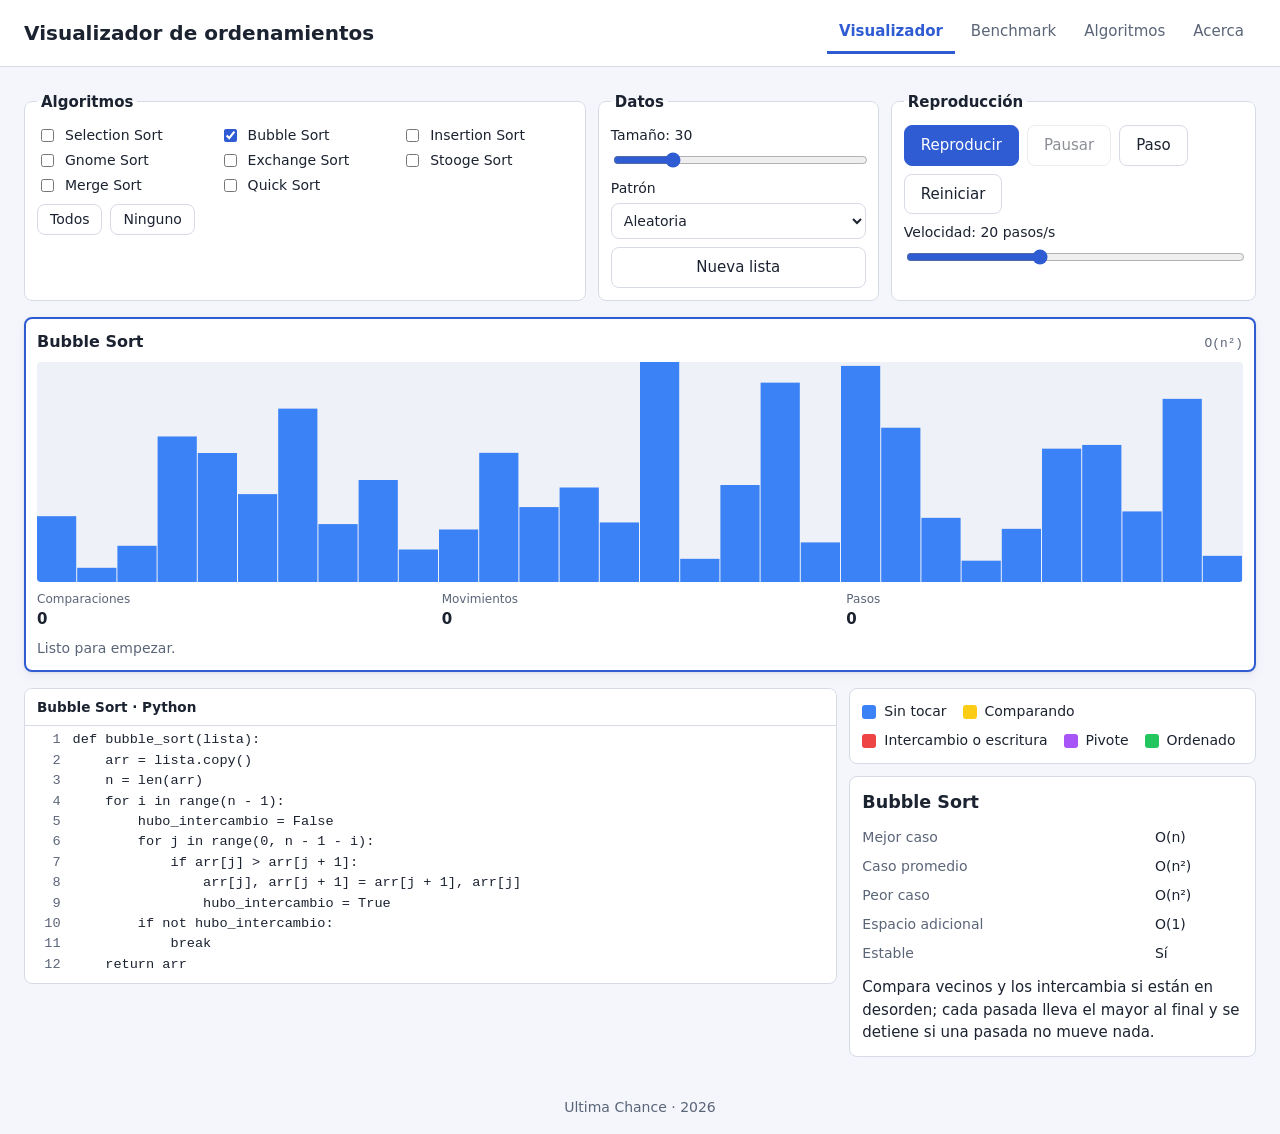
==== index.html @ ea896501 "B08 D-12/D-13: visualizador funcional con paneles, escena, controles, ficha y leyenda Co-Authored-By" ====
<!DOCTYPE html>
<html lang="es">
<head>
  <meta charset="UTF-8">
  <meta name="viewport" content="width=device-width, initial-scale=1">
  <title>Visualizador de ordenamientos</title>
  <meta name="description" content="Visualiza, ejecuta y compara ocho algoritmos de ordenamiento paso a paso.">
  <link rel="stylesheet" href="css/base.css">
  <link rel="stylesheet" href="css/layout.css">
  <link rel="stylesheet" href="css/componentes.css">
  <script type="module" src="js/main.js"></script>
</head>
<body>

  <!-- ═══ Encabezado (boceto 8.1, punto 1) ═══ -->
  <header class="encabezado">
    <h1 class="encabezado__titulo">Visualizador de ordenamientos</h1>
    <nav id="nav-pestanas" class="pestanas" role="tablist" aria-label="Secciones">
      <button type="button" class="pestana" role="tab" data-vista="visualizador">Visualizador</button>
      <button type="button" class="pestana" role="tab" data-vista="benchmark">Benchmark</button>
      <button type="button" class="pestana" role="tab" data-vista="algoritmos">Algoritmos</button>
      <button type="button" class="pestana" role="tab" data-vista="acerca">Acerca</button>
    </nav>
  </header>

  <main class="contenido">

    <!-- ═══ Visualizador (boceto 8.1 y 8.2) ═══ -->
    <section id="vista-visualizador" class="vista" aria-label="Visualizador">

      <div class="herramientas">
        <!-- Punto 2: selección de algoritmos -->
        <fieldset class="grupo grupo--algoritmos">
          <legend>Algoritmos</legend>
          <div id="zona-seleccion" class="seleccion">
            <p class="marcador">Cargando…</p>
          </div>
          <div class="grupo__acciones">
            <button type="button" id="btn-todos" class="boton boton--chico">Todos</button>
            <button type="button" id="btn-ninguno" class="boton boton--chico">Ninguno</button>
          </div>
        </fieldset>

        <!-- Punto 3: datos -->
        <fieldset class="grupo">
          <legend>Datos</legend>
          <label class="campo">
            <span>Tamaño: <output id="lbl-tamano" for="inp-tamano">30</output></span>
            <input type="range" id="inp-tamano" min="5" max="120" value="30">
          </label>
          <label class="campo">
            <span>Patrón</span>
            <select id="sel-patron">
              <option value="aleatoria">Aleatoria</option>
              <option value="ordenada">Ordenada</option>
              <option value="invertida">Invertida</option>
              <option value="casi-ordenada">Casi ordenada</option>
            </select>
          </label>
          <button type="button" id="btn-nueva-lista" class="boton">Nueva lista</button>
        </fieldset>

        <!-- Punto 4: reproducción y velocidad -->
        <fieldset class="grupo">
          <legend>Reproducción</legend>
          <div class="grupo__acciones">
            <button type="button" id="btn-reproducir" class="boton boton--primario">Reproducir</button>
            <button type="button" id="btn-pausar" class="boton">Pausar</button>
            <button type="button" id="btn-paso" class="boton">Paso</button>
            <button type="button" id="btn-reiniciar" class="boton">Reiniciar</button>
          </div>
          <label class="campo">
            <span>Velocidad: <output id="lbl-velocidad" for="inp-velocidad">20</output> pasos/s</span>
            <input type="range" id="inp-velocidad" min="0" max="100" value="39">
          </label>
        </fieldset>
      </div>

      <p id="lbl-aviso" class="aviso oculto" role="status"></p>

      <!-- Punto 5: cuadrícula de paneles, uno por algoritmo -->
      <div id="zona-paneles" class="paneles">
        <p class="marcador">Cargando…</p>
      </div>

      <!-- Resumen de la comparación (boceto 8.2, punto 6) -->
      <div id="zona-resumen" class="resumen oculto">
        <h2 class="subtitulo">Resumen</h2>
        <div class="tabla-contenedor">
          <table id="tabla-resumen" class="tabla"></table>
        </div>
      </div>

      <!-- Puntos 6, 7 y 8: código, leyenda y ficha -->
      <div class="inferior">
        <div id="zona-codigo" class="codigo" aria-label="Código en Python">
          <p class="marcador">Cargando…</p>
        </div>
        <aside class="lateral">
          <div id="zona-leyenda" class="leyenda" aria-label="Leyenda de colores">
            
          </div>
          <div id="zona-ficha" class="ficha">
            
          </div>
        </aside>
      </div>
    </section>

    <!-- ═══ Benchmark (boceto 8.3) ═══ -->
    <section id="vista-benchmark" class="vista" aria-label="Benchmark">
      <form id="form-bench" class="formulario" novalidate>
        <label class="campo">
          <span>Tamaño inicial</span>
          <input type="number" id="bench-inicio" min="1" step="1" value="100" inputmode="numeric">
        </label>
        <label class="campo">
          <span>Incremento</span>
          <input type="number" id="bench-incremento" min="1" step="1" value="100" inputmode="numeric">
        </label>
        <label class="campo">
          <span>Tamaño final</span>
          <input type="number" id="bench-fin" min="1" step="1" value="500" inputmode="numeric">
        </label>
        <label class="campo">
          <span>Repeticiones</span>
          <input type="number" id="bench-repeticiones" min="1" max="20" step="1" value="3" inputmode="numeric">
        </label>
        <label class="campo">
          <span>Tipo de datos</span>
          <select id="bench-patron">
            <option value="aleatoria">Aleatoria</option>
            <option value="ordenada">Ordenada</option>
            <option value="invertida">Invertida</option>
            <option value="casi-ordenada">Casi ordenada</option>
          </select>
        </label>
        <div class="formulario__acciones">
          <button type="submit" id="btn-bench-ejecutar" class="boton boton--primario">Ejecutar</button>
          <button type="button" id="btn-bench-cancelar" class="boton" disabled>Cancelar</button>
          <button type="button" id="btn-bench-csv" class="boton" disabled>Exportar CSV</button>
        </div>
      </form>

      <progress id="bench-progreso" class="progreso" max="1" value="0"></progress>
      <p id="bench-mensaje" class="aviso" role="status">
        Los tiempos en JavaScript son distintos a los de Python, pero la forma de las curvas y las
        proporciones entre algoritmos se mantienen.
      </p>

      <div id="zona-graficas" class="graficas">
        <p class="marcador">Aquí aparecen las cuatro gráficas de benchmark.py (Bloque 11).</p>
      </div>
      <div class="tabla-contenedor">
        <table id="tabla-bench" class="tabla"></table>
      </div>
    </section>

    <!-- ═══ Algoritmos ═══ -->
    <section id="vista-algoritmos" class="vista" aria-label="Algoritmos">
      <h2 class="subtitulo">Los ocho algoritmos</h2>
      <div class="tabla-contenedor">
        <table id="tabla-algoritmos" class="tabla"></table>
      </div>
      <p class="marcador">La tabla comparativa se genera desde el registro de algoritmos (Bloque 12).</p>
    </section>

    <!-- ═══ Acerca del proyecto ═══ -->
    <section id="vista-acerca" class="vista texto" aria-label="Acerca del proyecto">
      <h2 class="subtitulo">Acerca del proyecto</h2>
      <p>
        Aplicación web para visualizar, ejecutar y comparar los ocho algoritmos de ordenamiento vistos
        en clase: Selection, Bubble, Insertion, Gnome, Exchange, Stooge, Merge y Quick Sort.
        Parte de la práctica en Python de la materia y la lleva al navegador.
      </p>
      <p><strong>Equipo Ultima Chance:</strong> Johan Daniel Gutierrez Nava.</p>
      <p>
        <strong>Tecnologías:</strong> HTML, CSS y JavaScript con módulos, sin frameworks; Canvas 2D
        para las barras, Web Worker para el benchmark y Chart.js para las gráficas.
      </p>
      <ul class="enlaces">
        <li><a id="enlace-repo" href="#" rel="noopener">Repositorio en GitHub</a></li>
        <li><a id="enlace-tablero" href="#" rel="noopener">Tablero del proyecto</a></li>
      </ul>
    </section>

  </main>

  <footer class="pie">
    Ultima Chance · 2026
  </footer>

</body>
</html>
---- css/base.css ----
/*
 * css/base.css
 * ─────────────────────────────────────────────────────────────────────────
 * Bloque 00 — Variables, reset y elementos básicos (botones, campos).
 *
 * Todos los colores y medidas de la interfaz salen de estas variables.
 * Los colores de las BARRAS no están aquí: viven en COLORES de
 * js/render/canvasBarras.js (Bloque 04), porque los usa el canvas.
 */

:root {
  --fondo: #f4f6fb;
  --superficie: #ffffff;
  --superficie-2: #eef1f7;
  --texto: #1b2230;
  --texto-suave: #5b6578;
  --borde: #d6dbe6;
  --acento: #2f5bd3;
  --acento-texto: #ffffff;
  --error: #c62828;
  --resaltado: #fff3c4;

  --radio: 8px;
  --sombra: 0 1px 3px rgb(20 30 60 / 0.08), 0 4px 12px rgb(20 30 60 / 0.05);

  --esp-1: 4px;
  --esp-2: 8px;
  --esp-3: 12px;
  --esp-4: 16px;
  --esp-5: 24px;

  --fuente: system-ui, -apple-system, "Segoe UI", Roboto, sans-serif;
  --fuente-mono: ui-monospace, "Cascadia Code", Consolas, "Courier New", monospace;

  color-scheme: light dark;
}

@media (prefers-color-scheme: dark) {
  :root {
    --fondo: #11151d;
    --superficie: #1a202b;
    --superficie-2: #232a37;
    --texto: #e6e9ef;
    --texto-suave: #9aa3b5;
    --borde: #313a4a;
    --acento: #6f95ff;
    --acento-texto: #0d1220;
    --error: #ff6b6b;
    --resaltado: #4a4020;
    --sombra: none;
  }
}

/* ── Reset mínimo ── */
*,
*::before,
*::after {
  box-sizing: border-box;
}

body {
  margin: 0;
  min-height: 100vh;
  background: var(--fondo);
  color: var(--texto);
  font-family: var(--fuente);
  font-size: 15px;
  line-height: 1.5;
}

h1, h2, h3, p {
  margin: 0;
}

a {
  color: var(--acento);
}

/* ── Botones ── */
.boton {
  font: inherit;
  padding: var(--esp-2) var(--esp-4);
  border: 1px solid var(--borde);
  border-radius: var(--radio);
  background: var(--superficie);
  color: var(--texto);
  cursor: pointer;
}

.boton:hover:not(:disabled) {
  background: var(--superficie-2);
}

.boton:disabled {
  opacity: 0.5;
  cursor: not-allowed;
}

.boton--primario {
  background: var(--acento);
  border-color: var(--acento);
  color: var(--acento-texto);
}

.boton--primario:hover:not(:disabled) {
  background: var(--acento);
  filter: brightness(1.1);
}

.boton--chico {
  padding: var(--esp-1) var(--esp-3);
  font-size: 0.875rem;
}

/* ── Campos ── */
input,
select {
  font: inherit;
  color: inherit;
}

input[type="number"],
select {
  padding: var(--esp-2);
  border: 1px solid var(--borde);
  border-radius: var(--radio);
  background: var(--superficie);
  min-width: 0;
}

input[type="range"] {
  width: 100%;
  accent-color: var(--acento);
}

:focus-visible {
  outline: 2px solid var(--acento);
  outline-offset: 2px;
}

/* ── Utilidades ── */
.oculto {
  display: none !important;
}

/* Contenido provisional que un bloque posterior reemplaza. */
.marcador {
  color: var(--texto-suave);
  font-style: italic;
  font-size: 0.875rem;
}
---- css/layout.css ----
/*
 * css/layout.css
 * ─────────────────────────────────────────────────────────────────────────
 * Bloque 00 — Distribución general de la página.
 *
 * Encabezado con pestañas, barra de herramientas, cuadrícula de paneles y
 * zona inferior (código + leyenda + ficha). Por debajo de 700 px todo se
 * apila en una sola columna (boceto 8.4).
 */

/* ── Encabezado ── */
.encabezado {
  display: flex;
  flex-wrap: wrap;
  align-items: center;
  justify-content: space-between;
  gap: var(--esp-3);
  padding: var(--esp-3) var(--esp-5);
  background: var(--superficie);
  border-bottom: 1px solid var(--borde);
}

.encabezado__titulo {
  font-size: 1.25rem;
}

.pestanas {
  display: flex;
  gap: var(--esp-1);
  overflow-x: auto;
}

.pestana {
  font: inherit;
  padding: var(--esp-2) var(--esp-3);
  border: 0;
  border-bottom: 3px solid transparent;
  background: none;
  color: var(--texto-suave);
  cursor: pointer;
  white-space: nowrap;
}

.pestana:hover {
  color: var(--texto);
}

.pestana--activa {
  color: var(--acento);
  border-bottom-color: var(--acento);
  font-weight: 600;
}

/* ── Contenido y vistas ── */
.contenido {
  max-width: 1400px;
  margin: 0 auto;
  padding: var(--esp-5);
}

.vista {
  display: none;
}

.vista--activa {
  display: grid;
  gap: var(--esp-4);
}

/* ── Barra de herramientas ── */
.herramientas {
  display: grid;
  grid-template-columns: 2fr 1fr 1.3fr;
  gap: var(--esp-3);
}

/* ── Cuadrícula de paneles (boceto 8.2, punto 3) ── */
.paneles {
  display: grid;
  grid-template-columns: repeat(auto-fit, minmax(300px, 1fr));
  gap: var(--esp-3);
}

/* ── Zona inferior: código a la izquierda, leyenda y ficha a la derecha ── */
.inferior {
  display: grid;
  grid-template-columns: 2fr 1fr;
  gap: var(--esp-3);
  align-items: start;
}

.lateral {
  display: grid;
  gap: var(--esp-3);
}

/* ── Pie ── */
.pie {
  padding: var(--esp-4) var(--esp-5);
  color: var(--texto-suave);
  font-size: 0.875rem;
  text-align: center;
}

/* ── Pantallas medianas ── */
@media (max-width: 1000px) {
  .herramientas {
    grid-template-columns: 1fr 1fr;
  }

  .grupo--algoritmos {
    grid-column: 1 / -1;
  }
}

/* ── Pantallas pequeñas (boceto 8.4) ── */
@media (max-width: 700px) {
  .encabezado,
  .contenido {
    padding: var(--esp-3);
  }

  .herramientas,
  .inferior {
    grid-template-columns: 1fr;
  }

  .paneles {
    grid-template-columns: 1fr;
  }
}
---- css/componentes.css ----
/*
 * css/componentes.css
 * ─────────────────────────────────────────────────────────────────────────
 * Bloque 00 — Estilos de cada componente de la interfaz.
 *
 * Las clases de este archivo forman parte del contrato entre CSS y JS
 * (BLOQUES.md, sección 3.4): los módulos de los bloques 06, 08 y 09 crean
 * elementos con estas clases, así que no se renombran sin registrarlo.
 */

/* ── Grupos de controles ── */
.grupo {
  display: grid;
  gap: var(--esp-2);
  align-content: start;
  margin: 0;
  padding: var(--esp-3);
  border: 1px solid var(--borde);
  border-radius: var(--radio);
  background: var(--superficie);
  min-width: 0;
}

.grupo legend {
  padding: 0 var(--esp-1);
  font-weight: 600;
}

.grupo__acciones {
  display: flex;
  flex-wrap: wrap;
  gap: var(--esp-2);
}

.campo {
  display: grid;
  gap: var(--esp-1);
  font-size: 0.875rem;
}

.seleccion {
  display: grid;
  grid-template-columns: repeat(auto-fill, minmax(140px, 1fr));
  gap: var(--esp-1) var(--esp-3);
}

.seleccion > .marcador {
  grid-column: 1 / -1;
}

.casilla {
  display: flex;
  align-items: center;
  gap: var(--esp-2);
  font-size: 0.875rem;
  cursor: pointer;
}

.casilla input {
  accent-color: var(--acento);
}

/* ── Avisos ── */
.aviso {
  padding: var(--esp-2) var(--esp-3);
  border-left: 3px solid var(--acento);
  border-radius: var(--radio);
  background: var(--superficie-2);
  font-size: 0.875rem;
}

.aviso--error {
  border-left-color: var(--error);
  color: var(--error);
}

/* ── Panel de un algoritmo (boceto 8.1, punto 5) ── */
.panel {
  display: grid;
  gap: var(--esp-2);
  padding: var(--esp-3);
  border: 1px solid var(--borde);
  border-radius: var(--radio);
  background: var(--superficie);
  box-shadow: var(--sombra);
  cursor: pointer;
  min-width: 0;
}

.panel--activo {
  border: 2px solid var(--acento);
  padding: calc(var(--esp-3) - 1px);
}

.panel--terminado .panel__titulo::after {
  content: " ✓";
  color: var(--texto-suave);
}

.panel__cabecera {
  display: flex;
  justify-content: space-between;
  align-items: baseline;
  gap: var(--esp-2);
}

.panel__titulo {
  font-size: 1rem;
}

.panel__complejidad {
  color: var(--texto-suave);
  font-family: var(--fuente-mono);
  font-size: 0.8rem;
}

.panel__lienzo {
  display: block;
  width: 100%;
  height: 220px;
  border-radius: calc(var(--radio) / 2);
  background: var(--superficie-2);
}

/* Mientras el lienzo es un marcador (Bloque 00) centra el texto. */
.panel__lienzo.marcador {
  display: grid;
  place-items: center;
}

.panel__contadores {
  display: grid;
  grid-template-columns: repeat(3, 1fr);
  gap: var(--esp-2);
  margin: 0;
}

.panel__contadores dt {
  font-size: 0.75rem;
  color: var(--texto-suave);
}

.panel__contadores dd {
  margin: 0;
  font-weight: 600;
  font-variant-numeric: tabular-nums;
}

.panel__mensaje {
  font-size: 0.875rem;
  color: var(--texto-suave);
  min-height: 1.5em;
}

/* ── Panel de código (boceto 8.1, punto 6) ── */
.codigo {
  position: relative; /* las líneas miden su offsetTop respecto al panel */
  max-height: 320px;
  overflow: auto;
  padding: 0 0 var(--esp-2);
  border: 1px solid var(--borde);
  border-radius: var(--radio);
  background: var(--superficie);
  font-family: var(--fuente-mono);
  font-size: 0.85rem;
}

.codigo > .marcador {
  padding: var(--esp-2) var(--esp-3) 0;
  font-family: var(--fuente);
}

/* Nombre del algoritmo cuyo código se muestra; queda fijo al desplazar. */
.codigo__titulo {
  position: sticky;
  top: 0;
  margin-bottom: var(--esp-1);
  padding: var(--esp-2) var(--esp-3);
  border-bottom: 1px solid var(--borde);
  background: var(--superficie);
  font-family: var(--fuente);
  font-weight: 600;
}

.codigo__linea {
  display: flex;
  white-space: pre;
  padding: 0 var(--esp-3) 0 0;
}

.codigo__num {
  flex: none;
  width: 3.5em;
  padding-right: var(--esp-3);
  text-align: right;
  color: var(--texto-suave);
  user-select: none;
}

.codigo__linea--activa {
  background: var(--resaltado);
  box-shadow: inset 3px 0 0 var(--acento);
}

/* ── Leyenda (boceto 8.1, punto 7) ── */
.leyenda {
  display: flex;
  flex-wrap: wrap;
  gap: var(--esp-2) var(--esp-4);
  padding: var(--esp-3);
  border: 1px solid var(--borde);
  border-radius: var(--radio);
  background: var(--superficie);
  font-size: 0.875rem;
}

.leyenda__item {
  display: flex;
  align-items: center;
  gap: var(--esp-2);
}

.leyenda__color {
  width: 14px;
  height: 14px;
  border-radius: 3px;
}

/* ── Ficha del algoritmo (boceto 8.1, punto 8) ── */
.ficha {
  display: grid;
  gap: var(--esp-2);
  padding: var(--esp-3);
  border: 1px solid var(--borde);
  border-radius: var(--radio);
  background: var(--superficie);
}

.ficha__tabla {
  width: 100%;
  border-collapse: collapse;
  font-size: 0.875rem;
}

.ficha__tabla th,
.ficha__tabla td {
  padding: var(--esp-1) 0;
  text-align: left;
}

.ficha__tabla th {
  color: var(--texto-suave);
  font-weight: normal;
}

/* ── Tablas (resumen, benchmark, algoritmos) ── */
.subtitulo {
  font-size: 1.1rem;
}

.tabla-contenedor {
  overflow-x: auto;
}

.tabla {
  width: 100%;
  border-collapse: collapse;
  background: var(--superficie);
  font-size: 0.875rem;
  font-variant-numeric: tabular-nums;
}

.tabla th,
.tabla td {
  padding: var(--esp-2) var(--esp-3);
  border-bottom: 1px solid var(--borde);
  text-align: left;
}

.tabla th {
  background: var(--superficie-2);
}

/* Una tabla sin filas no ocupa espacio mientras llega su contenido. */
.tabla:empty {
  display: none;
}

.resumen {
  display: grid;
  gap: var(--esp-2);
}

/* ── Formulario del benchmark (boceto 8.3, punto 2) ── */
.formulario {
  display: grid;
  grid-template-columns: repeat(auto-fit, minmax(150px, 1fr));
  gap: var(--esp-3);
  align-items: end;
  padding: var(--esp-4);
  border: 1px solid var(--borde);
  border-radius: var(--radio);
  background: var(--superficie);
}

.formulario__acciones {
  display: flex;
  flex-wrap: wrap;
  gap: var(--esp-2);
  grid-column: 1 / -1;
}

.progreso {
  width: 100%;
  height: 10px;
  accent-color: var(--acento);
}

.graficas {
  display: grid;
  grid-template-columns: repeat(auto-fit, minmax(420px, 1fr));
  gap: var(--esp-3);
}

@media (max-width: 700px) {
  .graficas {
    grid-template-columns: 1fr;
  }
}

/* ── Texto corrido (pestaña Acerca) ── */
.texto {
  max-width: 70ch;
}

.enlaces {
  margin: 0;
  padding-left: var(--esp-5);
}
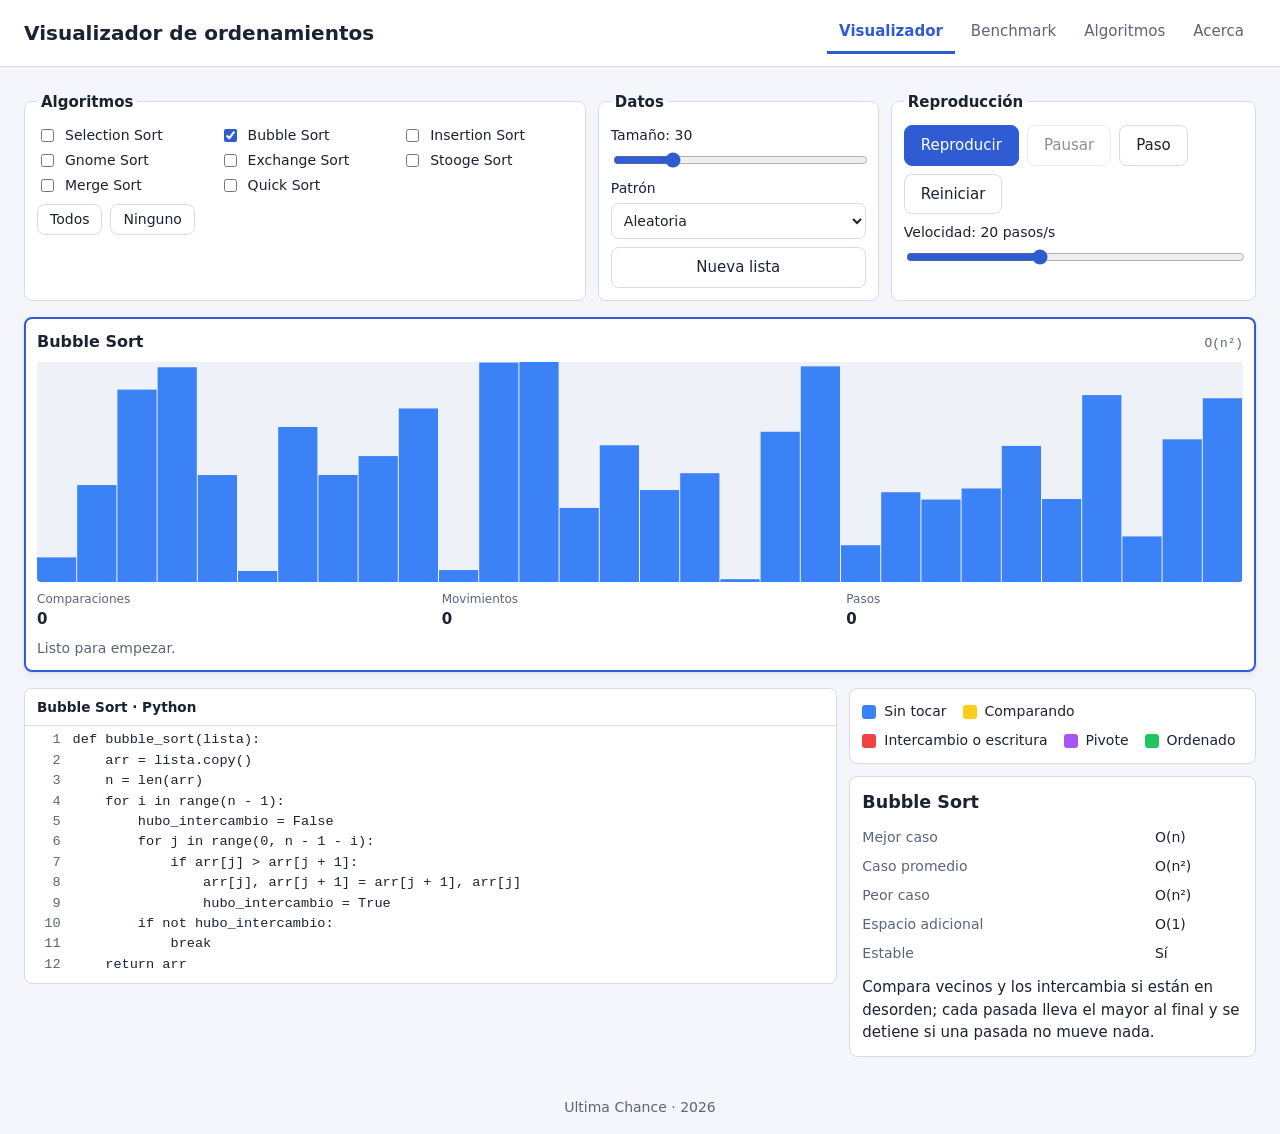
==== commit 38590aec: "B10 D-17/D-18: benchmark con versiones fieles de la práctica y Web Worker Co-Authored-By: Claude Opu" ====
--- a/index.html
+++ b/index.html
@@ -143,9 +143,11 @@
       </form>
 
       <progress id="bench-progreso" class="progreso" max="1" value="0"></progress>
-      <p id="bench-mensaje" class="aviso" role="status">
-        Los tiempos en JavaScript son distintos a los de Python, pero la forma de las curvas y las
-        proporciones entre algoritmos se mantienen.
+      <p id="bench-mensaje" class="aviso oculto" role="status"></p>
+      <p class="aviso">
+        Se miden las funciones originales de la práctica (ordenamientos.py) traducidas a JavaScript.
+        Los tiempos son distintos a los de Python, pero la forma de las curvas y las proporciones
+        entre algoritmos se mantienen. Cada tiempo es la mediana de las repeticiones.
       </p>
 
       <div id="zona-graficas" class="graficas">
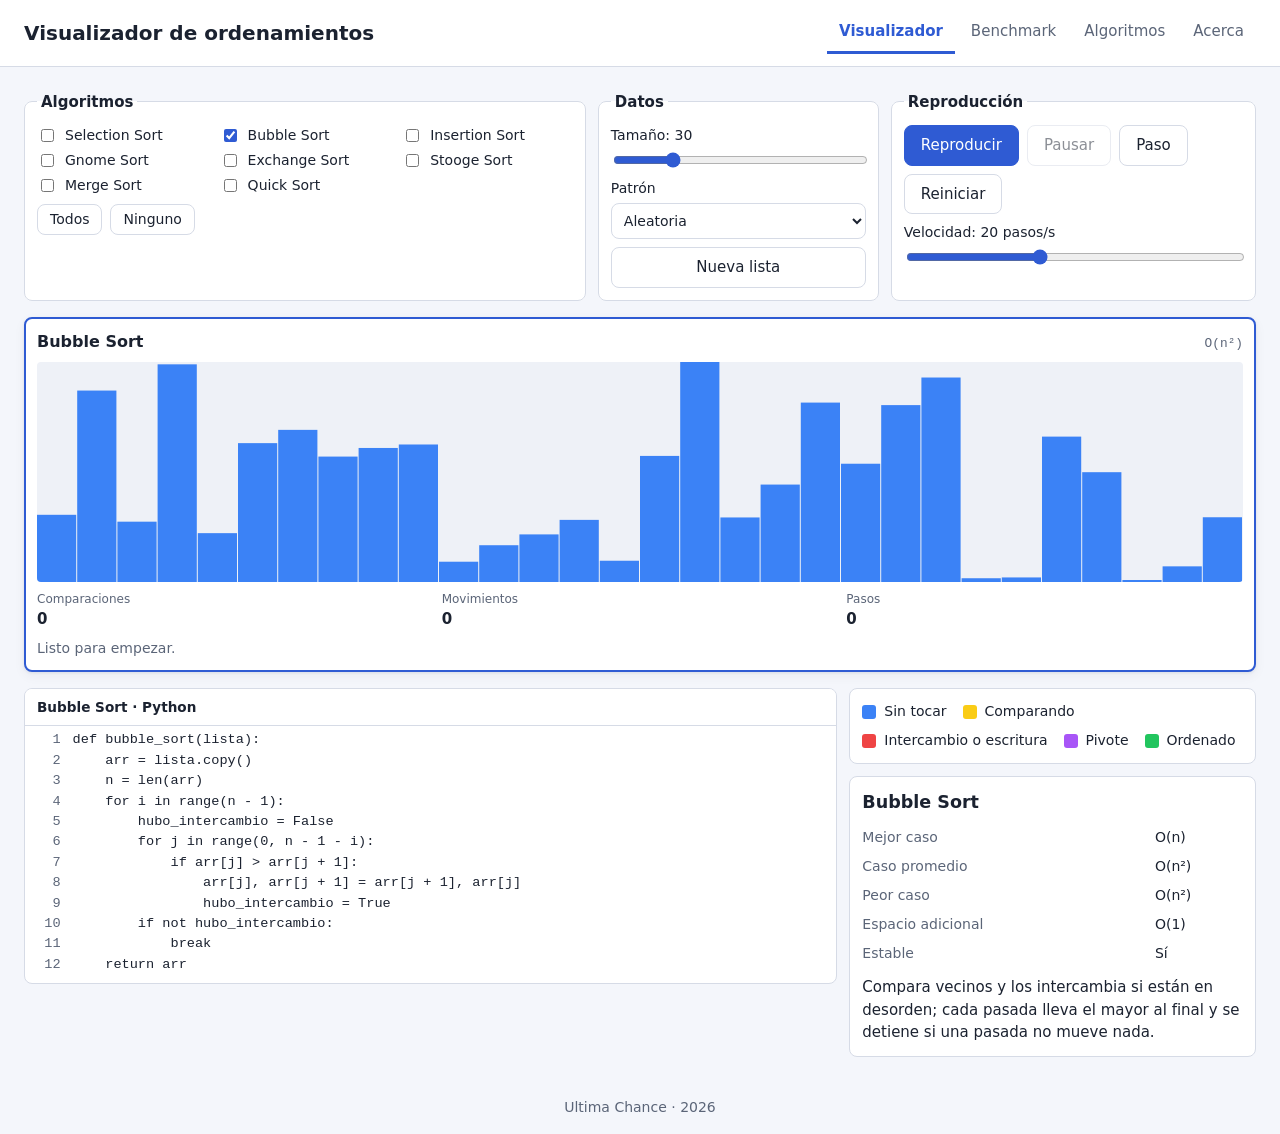
==== commit b89f5f26: "B11 D-19/D-24: gráficas de benchmark.py con Chart.js, tabla, CSV y medición por lotes Co-Authored-By" ====
--- a/index.html
+++ b/index.html
@@ -8,6 +8,7 @@
   <link rel="stylesheet" href="css/base.css">
   <link rel="stylesheet" href="css/layout.css">
   <link rel="stylesheet" href="css/componentes.css">
+  <script src="vendor/chart.umd.min.js" defer></script>
   <script type="module" src="js/main.js"></script>
 </head>
 <body>
@@ -151,7 +152,7 @@
       </p>
 
       <div id="zona-graficas" class="graficas">
-        <p class="marcador">Aquí aparecen las cuatro gráficas de benchmark.py (Bloque 11).</p>
+        <p class="marcador">Ejecuta el benchmark para ver las cuatro gráficas de benchmark.py.</p>
       </div>
       <div class="tabla-contenedor">
         <table id="tabla-bench" class="tabla"></table>
--- a/css/componentes.css
+++ b/css/componentes.css
@@ -322,6 +322,16 @@
   gap: var(--esp-3);
 }
 
+/* Chart.js necesita un contenedor con altura y position relative. */
+.grafica {
+  position: relative;
+  height: 320px;
+  padding: var(--esp-2);
+  border: 1px solid var(--borde);
+  border-radius: var(--radio);
+  background: var(--superficie);
+}
+
 @media (max-width: 700px) {
   .graficas {
     grid-template-columns: 1fr;
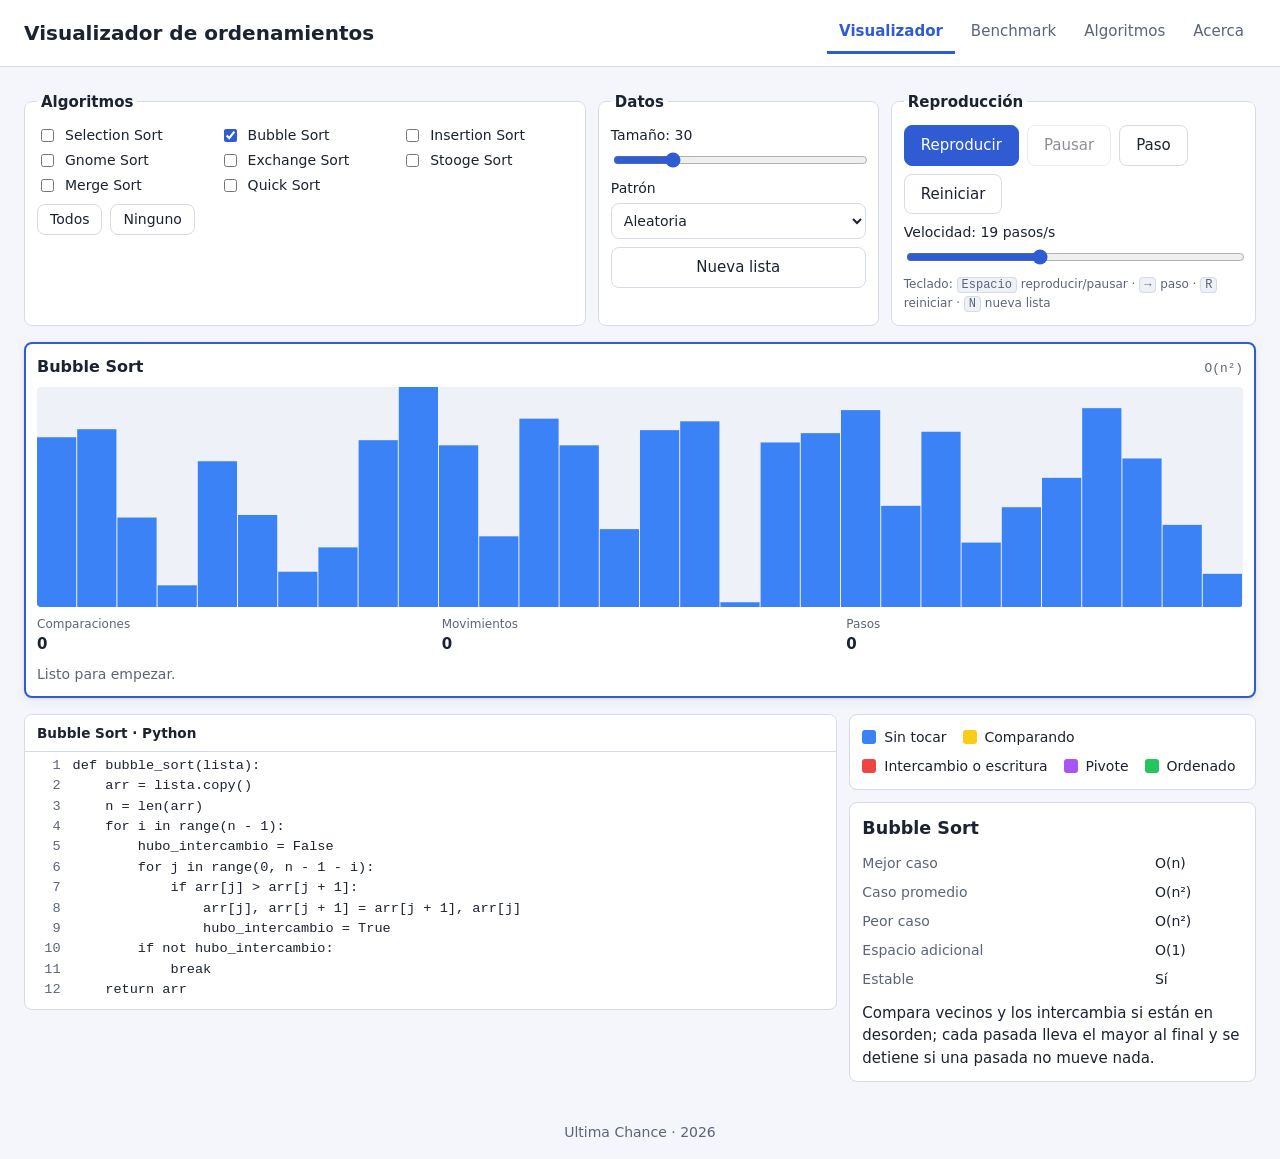
==== commit 10cf24bd: "B12 D-20/D-23/D-24: preferencias, atajos de teclado, pestaña Algoritmos y ajustes para celular Co-Au" ====
--- a/index.html
+++ b/index.html
@@ -74,6 +74,8 @@
             <span>Velocidad: <output id="lbl-velocidad" for="inp-velocidad">20</output> pasos/s</span>
             <input type="range" id="inp-velocidad" min="0" max="100" value="39">
           </label>
+          <p class="atajos">Teclado: <kbd>Espacio</kbd> reproducir/pausar · <kbd>→</kbd> paso ·
+            <kbd>R</kbd> reiniciar · <kbd>N</kbd> nueva lista</p>
         </fieldset>
       </div>
 
@@ -165,7 +167,10 @@
       <div class="tabla-contenedor">
         <table id="tabla-algoritmos" class="tabla"></table>
       </div>
-      <p class="marcador">La tabla comparativa se genera desde el registro de algoritmos (Bloque 12).</p>
+      <p class="texto">
+        Complejidad temporal en notación O grande: cómo crece el trabajo cuando crece el tamaño n de
+        la lista. "Estable" indica si dos valores iguales conservan su orden original.
+      </p>
     </section>
 
     <!-- ═══ Acerca del proyecto ═══ -->
--- a/css/layout.css
+++ b/css/layout.css
@@ -125,6 +125,12 @@
     grid-template-columns: 1fr;
   }
 
+  /* Las 4 pestañas caben en 360 px sin desplazarse. */
+  .pestana {
+    padding: var(--esp-2) 6px;
+    font-size: 0.8125rem;
+  }
+
   .paneles {
     grid-template-columns: 1fr;
   }
--- a/css/componentes.css
+++ b/css/componentes.css
@@ -60,6 +60,20 @@
   accent-color: var(--acento);
 }
 
+.atajos {
+  color: var(--texto-suave);
+  font-size: 0.75rem;
+}
+
+kbd {
+  padding: 0 var(--esp-1);
+  border: 1px solid var(--borde);
+  border-radius: 4px;
+  background: var(--superficie-2);
+  font-family: var(--fuente-mono);
+  font-size: 0.75rem;
+}
+
 /* ── Avisos ── */
 .aviso {
   padding: var(--esp-2) var(--esp-3);
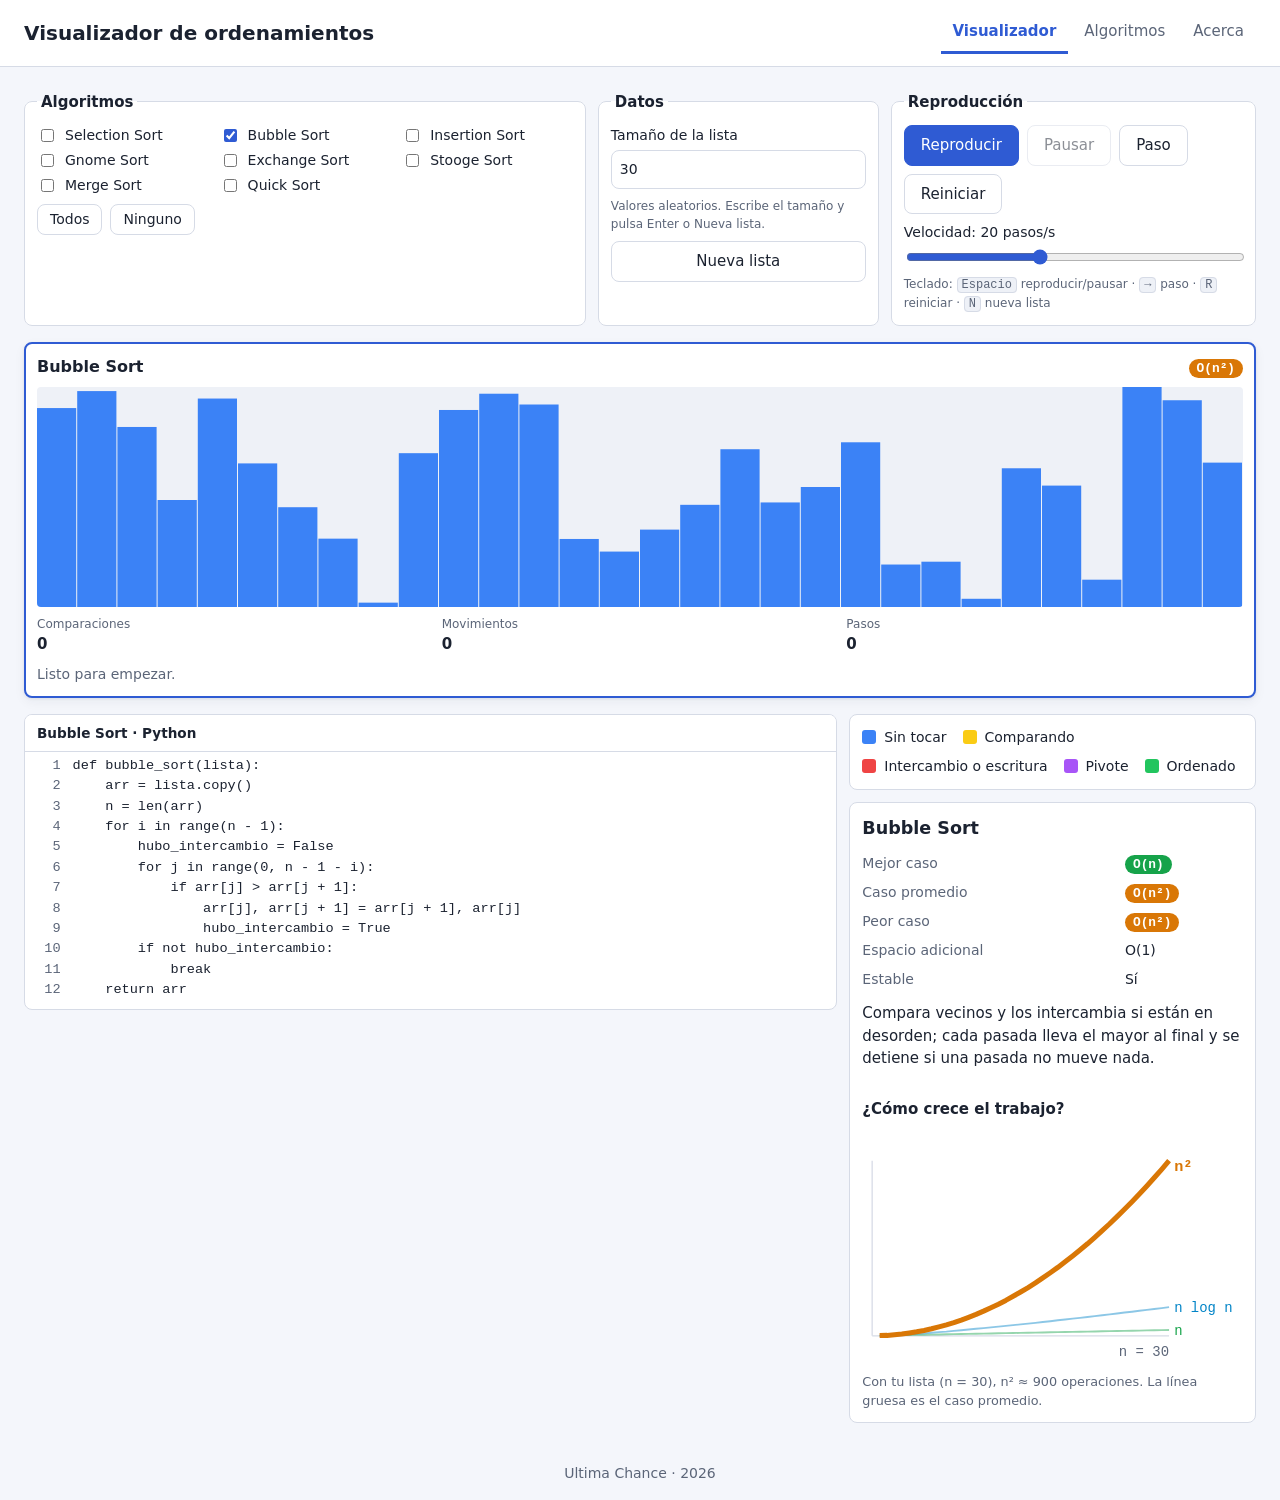
==== commit 85d7981d: "B14: quitar benchmark, tamaño de lista libre, datos siempre aleatorios y complejidad visual - Se eli" ====
--- a/index.html
+++ b/index.html
@@ -8,7 +8,6 @@
   <link rel="stylesheet" href="css/base.css">
   <link rel="stylesheet" href="css/layout.css">
   <link rel="stylesheet" href="css/componentes.css">
-  <script src="vendor/chart.umd.min.js" defer></script>
   <script type="module" src="js/main.js"></script>
 </head>
 <body>
@@ -18,7 +17,6 @@
     <h1 class="encabezado__titulo">Visualizador de ordenamientos</h1>
     <nav id="nav-pestanas" class="pestanas" role="tablist" aria-label="Secciones">
       <button type="button" class="pestana" role="tab" data-vista="visualizador">Visualizador</button>
-      <button type="button" class="pestana" role="tab" data-vista="benchmark">Benchmark</button>
       <button type="button" class="pestana" role="tab" data-vista="algoritmos">Algoritmos</button>
       <button type="button" class="pestana" role="tab" data-vista="acerca">Acerca</button>
     </nav>
@@ -46,18 +44,10 @@
         <fieldset class="grupo">
           <legend>Datos</legend>
           <label class="campo">
-            <span>Tamaño: <output id="lbl-tamano" for="inp-tamano">30</output></span>
-            <input type="range" id="inp-tamano" min="5" max="120" value="30">
+            <span>Tamaño de la lista</span>
+            <input type="number" id="inp-tamano" min="2" step="1" value="30" inputmode="numeric">
           </label>
-          <label class="campo">
-            <span>Patrón</span>
-            <select id="sel-patron">
-              <option value="aleatoria">Aleatoria</option>
-              <option value="ordenada">Ordenada</option>
-              <option value="invertida">Invertida</option>
-              <option value="casi-ordenada">Casi ordenada</option>
-            </select>
-          </label>
+          <p class="atajos">Valores aleatorios. Escribe el tamaño y pulsa Enter o Nueva lista.</p>
           <button type="button" id="btn-nueva-lista" class="boton">Nueva lista</button>
         </fieldset>
 
@@ -110,57 +100,6 @@
       </div>
     </section>
 
-    <!-- ═══ Benchmark (boceto 8.3) ═══ -->
-    <section id="vista-benchmark" class="vista" aria-label="Benchmark">
-      <form id="form-bench" class="formulario" novalidate>
-        <label class="campo">
-          <span>Tamaño inicial</span>
-          <input type="number" id="bench-inicio" min="1" step="1" value="100" inputmode="numeric">
-        </label>
-        <label class="campo">
-          <span>Incremento</span>
-          <input type="number" id="bench-incremento" min="1" step="1" value="100" inputmode="numeric">
-        </label>
-        <label class="campo">
-          <span>Tamaño final</span>
-          <input type="number" id="bench-fin" min="1" step="1" value="500" inputmode="numeric">
-        </label>
-        <label class="campo">
-          <span>Repeticiones</span>
-          <input type="number" id="bench-repeticiones" min="1" max="20" step="1" value="3" inputmode="numeric">
-        </label>
-        <label class="campo">
-          <span>Tipo de datos</span>
-          <select id="bench-patron">
-            <option value="aleatoria">Aleatoria</option>
-            <option value="ordenada">Ordenada</option>
-            <option value="invertida">Invertida</option>
-            <option value="casi-ordenada">Casi ordenada</option>
-          </select>
-        </label>
-        <div class="formulario__acciones">
-          <button type="submit" id="btn-bench-ejecutar" class="boton boton--primario">Ejecutar</button>
-          <button type="button" id="btn-bench-cancelar" class="boton" disabled>Cancelar</button>
-          <button type="button" id="btn-bench-csv" class="boton" disabled>Exportar CSV</button>
-        </div>
-      </form>
-
-      <progress id="bench-progreso" class="progreso" max="1" value="0"></progress>
-      <p id="bench-mensaje" class="aviso oculto" role="status"></p>
-      <p class="aviso">
-        Se miden las funciones originales de la práctica (ordenamientos.py) traducidas a JavaScript.
-        Los tiempos son distintos a los de Python, pero la forma de las curvas y las proporciones
-        entre algoritmos se mantienen. Cada tiempo es la mediana de las repeticiones.
-      </p>
-
-      <div id="zona-graficas" class="graficas">
-        <p class="marcador">Ejecuta el benchmark para ver las cuatro gráficas de benchmark.py.</p>
-      </div>
-      <div class="tabla-contenedor">
-        <table id="tabla-bench" class="tabla"></table>
-      </div>
-    </section>
-
     <!-- ═══ Algoritmos ═══ -->
     <section id="vista-algoritmos" class="vista" aria-label="Algoritmos">
       <h2 class="subtitulo">Los ocho algoritmos</h2>
@@ -184,7 +123,7 @@
       <p><strong>Equipo Ultima Chance:</strong> Johan Daniel Gutierrez Nava.</p>
       <p>
         <strong>Tecnologías:</strong> HTML, CSS y JavaScript con módulos, sin frameworks; Canvas 2D
-        para las barras, Web Worker para el benchmark y Chart.js para las gráficas.
+        para las barras y SVG para la gráfica de complejidad.
       </p>
       <ul class="enlaces">
         <li><a id="enlace-repo" href="#" rel="noopener">Repositorio en GitHub</a></li>
--- a/css/componentes.css
+++ b/css/componentes.css
@@ -122,9 +122,60 @@
   font-size: 1rem;
 }
 
-.panel__complejidad {
-  color: var(--texto-suave);
+/* ── Complejidad: el color de fondo lo pone JS desde CLASES (complejidad.js) ── */
+.complejidad {
+  display: inline-block;
+  padding: 0 var(--esp-2);
+  border-radius: 999px;
   font-family: var(--fuente-mono);
+  font-size: 0.8rem;
+  font-weight: 600;
+  white-space: nowrap;
+  color: #fff;
+}
+
+.grafica-complejidad {
+  width: 100%;
+  height: auto;
+}
+
+.grafica-complejidad__eje {
+  stroke: var(--borde);
+  stroke-width: 1;
+}
+
+.grafica-complejidad__curva {
+  fill: none;
+  stroke-linejoin: round;
+}
+
+.grafica-complejidad__curva--fondo {
+  stroke-width: 1.5;
+  opacity: 0.45;
+}
+
+.grafica-complejidad__curva--principal {
+  stroke-width: 4;
+}
+
+.grafica-complejidad__curva--peor {
+  stroke-width: 3;
+  stroke-dasharray: 6 4;
+}
+
+.grafica-complejidad__texto {
+  fill: var(--texto-suave);
+  font-family: var(--fuente-mono);
+  font-size: 11px;
+}
+
+.grafica-complejidad__texto--fuerte {
+  font-weight: 700;
+  font-size: 12px;
+}
+
+.ficha__nota {
+  color: var(--texto-suave);
   font-size: 0.8rem;
 }
 
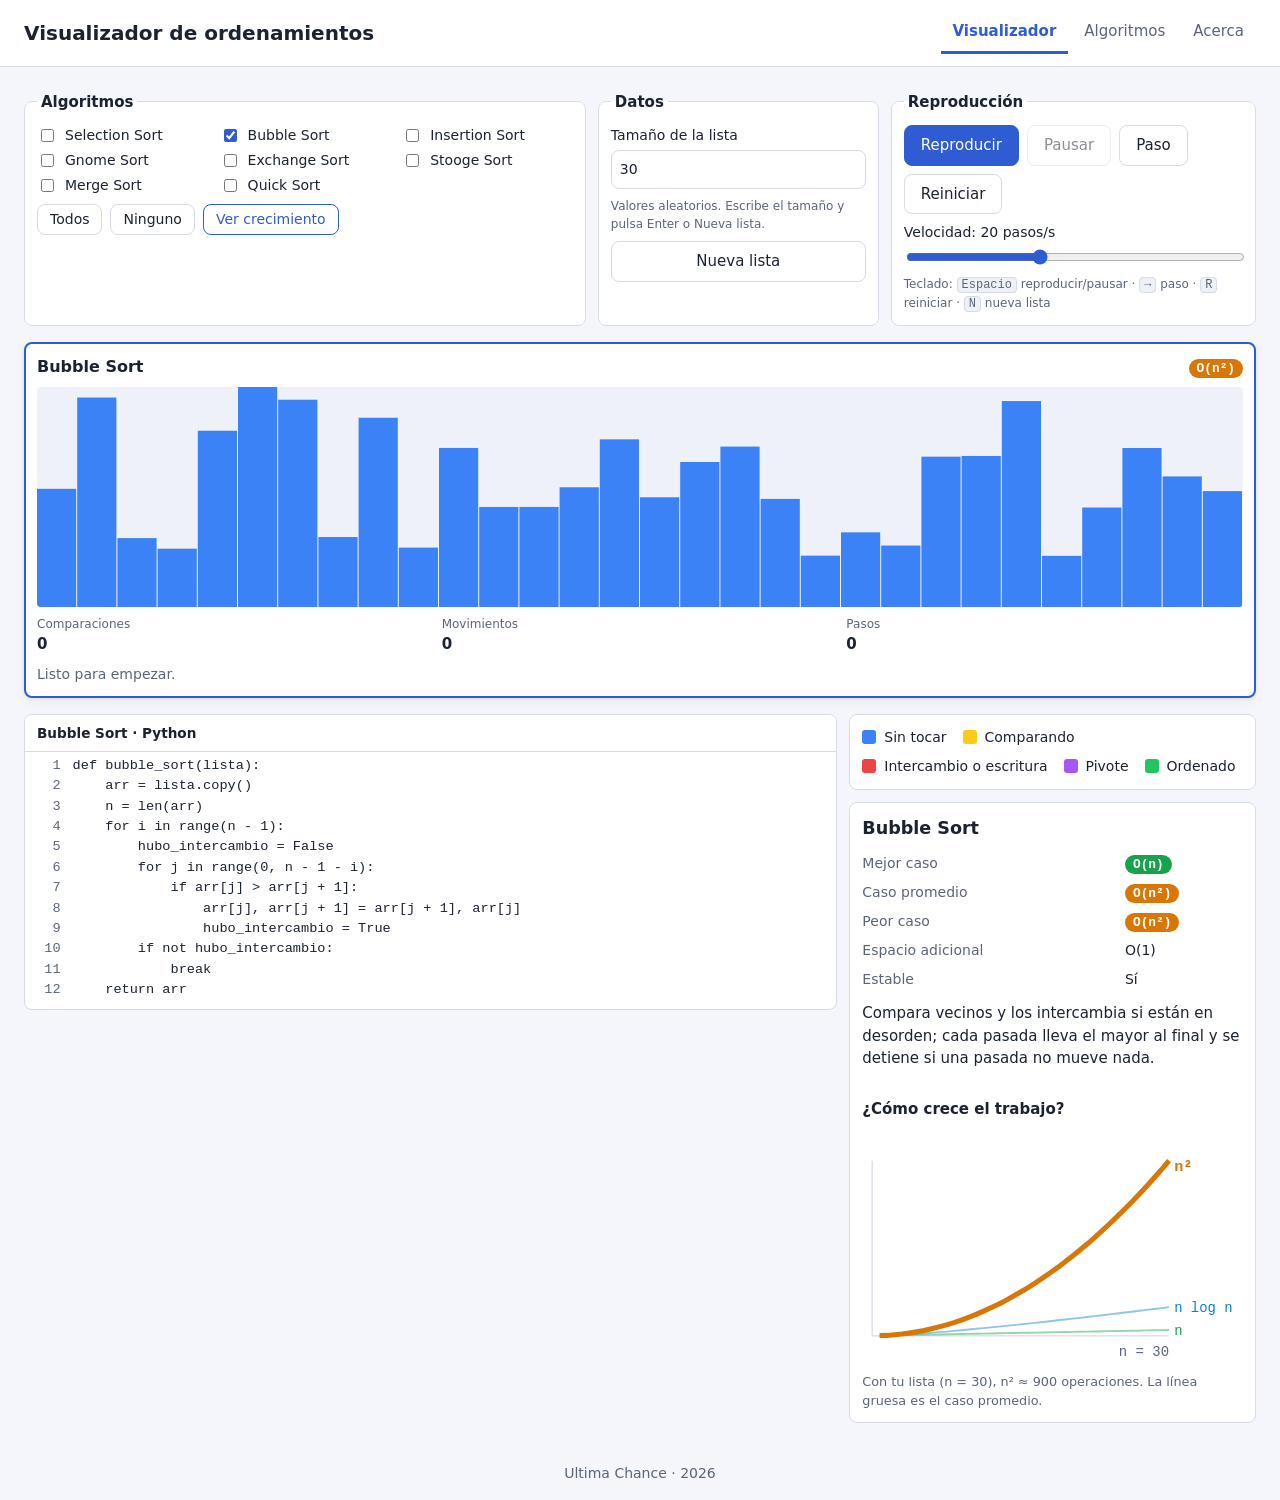
==== commit 6c7f4d98: "B15: ventana Crecimiento con la gráfica de la práctica (comparaciones y tiempo vs n) Co-Authored-By:" ====
--- a/index.html
+++ b/index.html
@@ -37,6 +37,7 @@
           <div class="grupo__acciones">
             <button type="button" id="btn-todos" class="boton boton--chico">Todos</button>
             <button type="button" id="btn-ninguno" class="boton boton--chico">Ninguno</button>
+            <button type="button" id="btn-crecimiento" class="boton boton--chico boton--acento">Ver crecimiento</button>
           </div>
         </fieldset>
 
@@ -133,6 +134,33 @@
 
   </main>
 
+  <!-- ═══ Ventana Crecimiento (requisito 8): la gráfica de benchmark.py ═══ -->
+  <dialog id="dlg-crecimiento" class="ventana" aria-labelledby="titulo-crecimiento">
+    <header class="ventana__cabecera">
+      <h2 id="titulo-crecimiento" class="subtitulo">Crecimiento: trabajo según el tamaño de la lista</h2>
+      <button type="button" id="btn-cerrar-crecimiento" class="boton boton--chico" aria-label="Cerrar">Cerrar</button>
+    </header>
+    <form id="form-crecimiento" class="ventana__controles">
+      <label class="campo">
+        <span>Medir</span>
+        <select id="sel-medida">
+          <option value="comparaciones">Comparaciones</option>
+          <option value="tiempo">Tiempo (ms)</option>
+        </select>
+      </label>
+      <label class="campo">
+        <span>Hasta n =</span>
+        <input type="number" id="inp-crecimiento-n" step="1" inputmode="numeric">
+      </label>
+      <button type="submit" id="btn-calcular-crecimiento" class="boton boton--primario">Calcular</button>
+    </form>
+    <p id="lbl-crecimiento" class="aviso" role="status"></p>
+    <div id="zona-grafica-crecimiento" class="ventana__grafica"></div>
+    <div class="tabla-contenedor">
+      <table id="tabla-crecimiento" class="tabla"></table>
+    </div>
+  </dialog>
+
   <footer class="pie">
     Ultima Chance · 2026
   </footer>
--- a/css/componentes.css
+++ b/css/componentes.css
@@ -72,6 +72,104 @@
   background: var(--superficie-2);
   font-family: var(--fuente-mono);
   font-size: 0.75rem;
+}
+
+/* ── Ventana Crecimiento ── */
+.boton--acento {
+  border-color: var(--acento);
+  color: var(--acento);
+}
+
+.ventana {
+  width: min(960px, 96vw);
+  max-height: 92vh;
+  padding: var(--esp-4);
+  border: 1px solid var(--borde);
+  border-radius: var(--radio);
+  background: var(--superficie);
+  color: var(--texto);
+}
+
+.ventana[open] {
+  display: grid;
+  gap: var(--esp-3);
+}
+
+.ventana::backdrop {
+  background: rgb(0 0 0 / 0.55);
+}
+
+.ventana__cabecera {
+  display: flex;
+  justify-content: space-between;
+  align-items: center;
+  gap: var(--esp-3);
+}
+
+.ventana__controles {
+  display: flex;
+  flex-wrap: wrap;
+  align-items: end;
+  gap: var(--esp-3);
+}
+
+.ventana__grafica {
+  display: grid;
+  gap: var(--esp-2);
+}
+
+.grafica-crecimiento {
+  width: 100%;
+  height: auto;
+}
+
+.grafica-crecimiento__rejilla {
+  stroke: var(--borde);
+  stroke-width: 1;
+}
+
+.grafica-crecimiento__eje {
+  stroke: var(--texto-suave);
+  stroke-width: 1;
+}
+
+.grafica-crecimiento__texto {
+  fill: var(--texto-suave);
+  font-family: var(--fuente-mono);
+  font-size: 11px;
+}
+
+.grafica-crecimiento__texto--teorica {
+  font-weight: 700;
+}
+
+.grafica-crecimiento__titulo {
+  fill: var(--texto-suave);
+  font-size: 12px;
+}
+
+.grafica-crecimiento__teorica {
+  fill: none;
+  stroke: var(--texto-suave);
+  stroke-width: 1.5;
+  stroke-dasharray: 5 5;
+  opacity: 0.6;
+}
+
+.grafica-crecimiento__serie {
+  fill: none;
+  stroke-width: 2.5;
+  stroke-linejoin: round;
+}
+
+.leyenda--plana {
+  border: 0;
+  padding: 0;
+}
+
+.leyenda__nota {
+  color: var(--texto-suave);
+  font-style: italic;
 }
 
 /* ── Avisos ── */
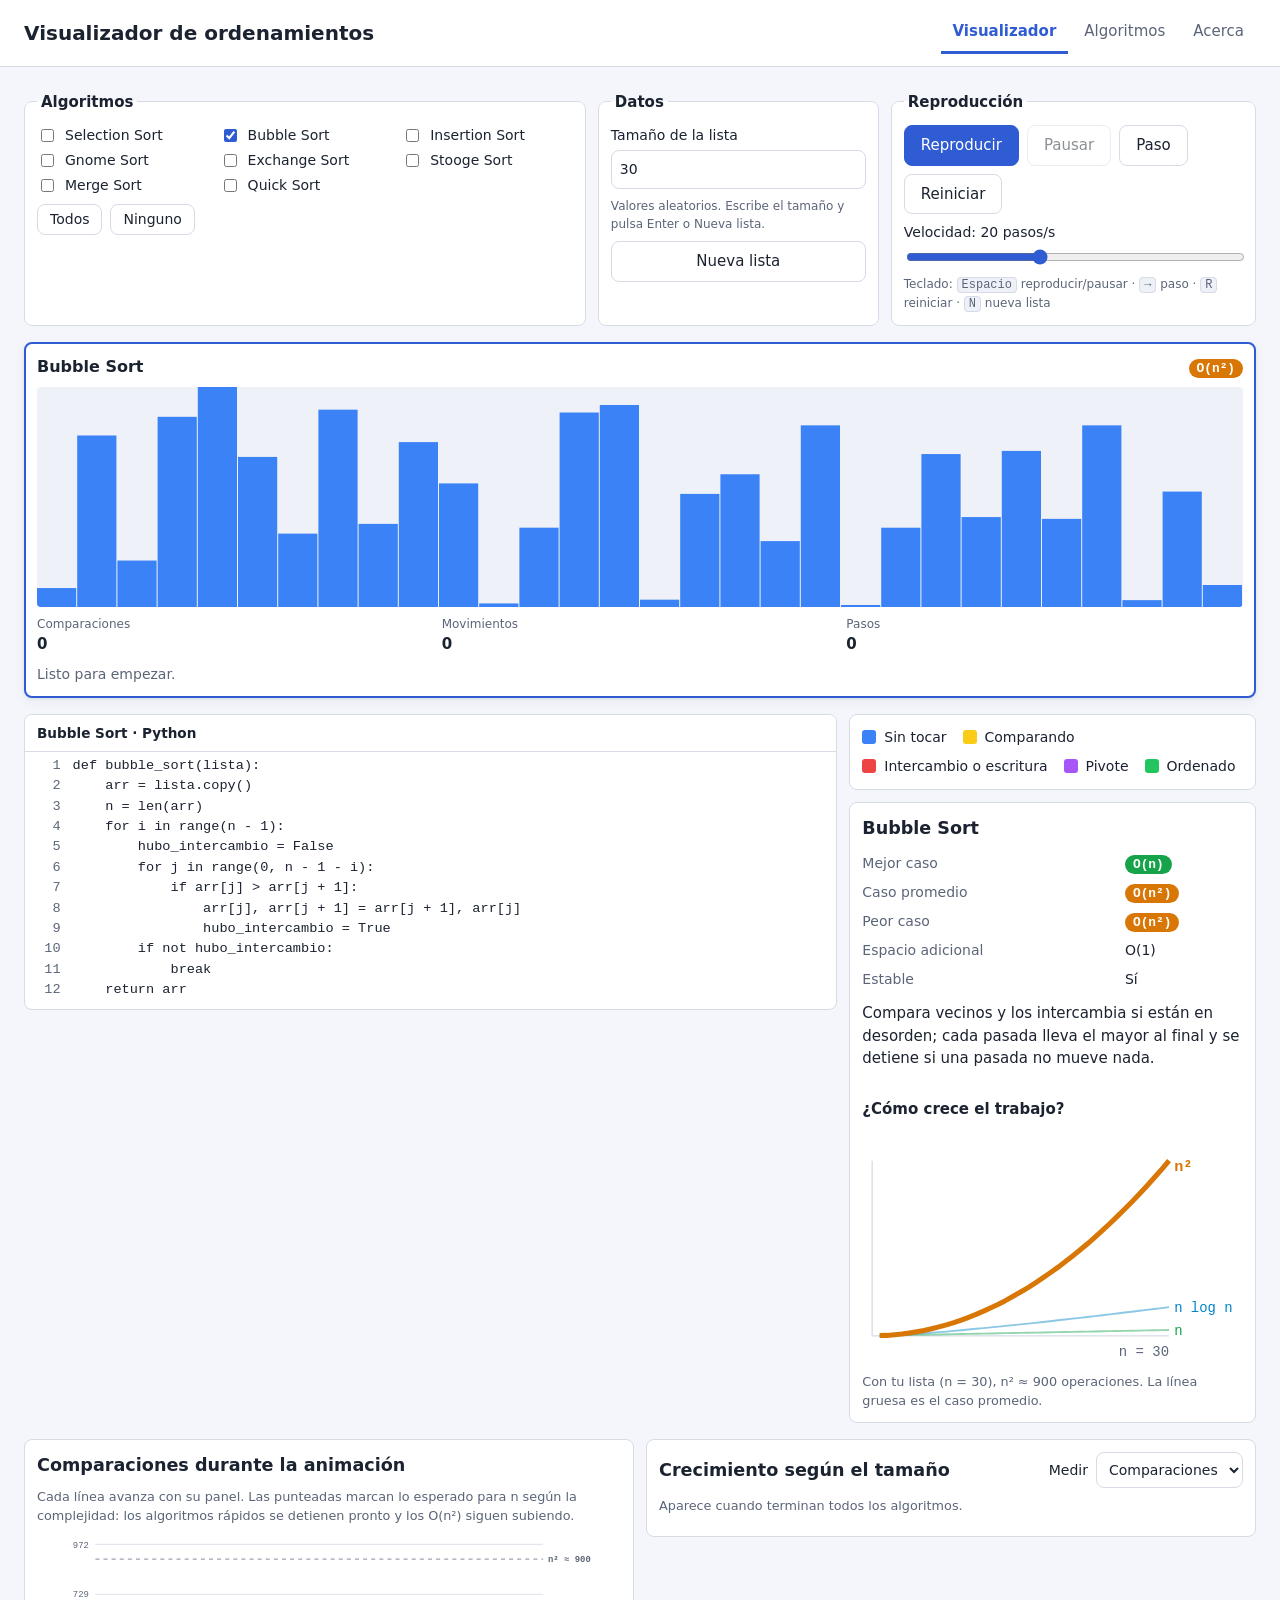
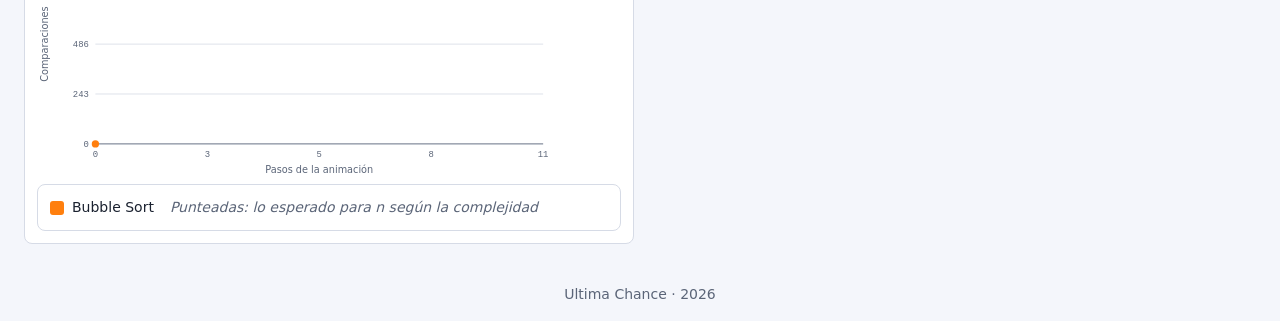
==== commit 5896ad9c: "B15: apartado Complejidad en acción (gráfica en vivo y crecimiento con el mismo arreglo) - Comparaci" ====
--- a/index.html
+++ b/index.html
@@ -37,7 +37,6 @@
           <div class="grupo__acciones">
             <button type="button" id="btn-todos" class="boton boton--chico">Todos</button>
             <button type="button" id="btn-ninguno" class="boton boton--chico">Ninguno</button>
-            <button type="button" id="btn-crecimiento" class="boton boton--chico boton--acento">Ver crecimiento</button>
           </div>
         </fieldset>
 
@@ -99,6 +98,36 @@
           </div>
         </aside>
       </div>
+
+      <!-- Complejidad en acción (requisito 8) -->
+      <div class="graficas-complejidad" aria-label="Complejidad en acción">
+        <article class="tarjeta">
+          <h2 class="subtitulo">Comparaciones durante la animación</h2>
+          <p class="ficha__nota">Cada línea avanza con su panel. Las punteadas marcan lo esperado para n
+            según la complejidad: los algoritmos rápidos se detienen pronto y los O(n²) siguen subiendo.</p>
+          <div id="zona-grafica-vivo" class="ventana__grafica"></div>
+        </article>
+        <article class="tarjeta">
+          <header class="tarjeta__cabecera">
+            <h2 class="subtitulo">Crecimiento según el tamaño</h2>
+            <label class="campo campo--linea">
+              <span>Medir</span>
+              <select id="sel-medida">
+                <option value="comparaciones">Comparaciones</option>
+                <option value="tiempo">Tiempo (ms)</option>
+              </select>
+            </label>
+          </header>
+          <p id="lbl-crecimiento" class="ficha__nota" role="status"></p>
+          <div id="zona-grafica-crecimiento" class="ventana__grafica"></div>
+          <details class="datos">
+            <summary>Ver datos</summary>
+            <div class="tabla-contenedor">
+              <table id="tabla-crecimiento" class="tabla"></table>
+            </div>
+          </details>
+        </article>
+      </div>
     </section>
 
     <!-- ═══ Algoritmos ═══ -->
@@ -134,32 +163,6 @@
 
   </main>
 
-  <!-- ═══ Ventana Crecimiento (requisito 8): la gráfica de benchmark.py ═══ -->
-  <dialog id="dlg-crecimiento" class="ventana" aria-labelledby="titulo-crecimiento">
-    <header class="ventana__cabecera">
-      <h2 id="titulo-crecimiento" class="subtitulo">Crecimiento: trabajo según el tamaño de la lista</h2>
-      <button type="button" id="btn-cerrar-crecimiento" class="boton boton--chico" aria-label="Cerrar">Cerrar</button>
-    </header>
-    <form id="form-crecimiento" class="ventana__controles">
-      <label class="campo">
-        <span>Medir</span>
-        <select id="sel-medida">
-          <option value="comparaciones">Comparaciones</option>
-          <option value="tiempo">Tiempo (ms)</option>
-        </select>
-      </label>
-      <label class="campo">
-        <span>Hasta n =</span>
-        <input type="number" id="inp-crecimiento-n" step="1" inputmode="numeric">
-      </label>
-      <button type="submit" id="btn-calcular-crecimiento" class="boton boton--primario">Calcular</button>
-    </form>
-    <p id="lbl-crecimiento" class="aviso" role="status"></p>
-    <div id="zona-grafica-crecimiento" class="ventana__grafica"></div>
-    <div class="tabla-contenedor">
-      <table id="tabla-crecimiento" class="tabla"></table>
-    </div>
-  </dialog>
 
   <footer class="pie">
     Ultima Chance · 2026
--- a/css/componentes.css
+++ b/css/componentes.css
@@ -74,43 +74,48 @@
   font-size: 0.75rem;
 }
 
-/* ── Ventana Crecimiento ── */
-.boton--acento {
-  border-color: var(--acento);
-  color: var(--acento);
-}
-
-.ventana {
-  width: min(960px, 96vw);
-  max-height: 92vh;
-  padding: var(--esp-4);
-  border: 1px solid var(--borde);
-  border-radius: var(--radio);
-  background: var(--superficie);
-  color: var(--texto);
-}
-
-.ventana[open] {
-  display: grid;
+/* ── Complejidad en acción: dos tarjetas con gráficas ── */
+.graficas-complejidad {
+  display: grid;
+  grid-template-columns: repeat(auto-fit, minmax(420px, 1fr));
   gap: var(--esp-3);
-}
-
-.ventana::backdrop {
-  background: rgb(0 0 0 / 0.55);
-}
-
-.ventana__cabecera {
-  display: flex;
+  align-items: start;
+}
+
+.tarjeta {
+  display: grid;
+  gap: var(--esp-2);
+  padding: var(--esp-3);
+  border: 1px solid var(--borde);
+  border-radius: var(--radio);
+  background: var(--superficie);
+  min-width: 0;
+}
+
+.tarjeta__cabecera {
+  display: flex;
+  flex-wrap: wrap;
   justify-content: space-between;
   align-items: center;
-  gap: var(--esp-3);
-}
-
-.ventana__controles {
-  display: flex;
-  flex-wrap: wrap;
-  align-items: end;
-  gap: var(--esp-3);
+  gap: var(--esp-2);
+}
+
+.datos > summary {
+  cursor: pointer;
+  color: var(--acento);
+  font-size: 0.875rem;
+  margin-bottom: var(--esp-2);
+}
+
+/* Sin datos todavía, el desplegable no se muestra. */
+.datos:has(.tabla:empty) {
+  display: none;
+}
+
+.campo--linea {
+  display: flex;
+  align-items: center;
+  gap: var(--esp-2);
 }
 
 .ventana__grafica {
@@ -154,6 +159,11 @@
   stroke-width: 1.5;
   stroke-dasharray: 5 5;
   opacity: 0.6;
+}
+
+.grafica-crecimiento__actual {
+  stroke: var(--texto);
+  stroke-width: 2;
 }
 
 .grafica-crecimiento__serie {
@@ -496,7 +506,8 @@
 }
 
 @media (max-width: 700px) {
-  .graficas {
+  .graficas,
+  .graficas-complejidad {
     grid-template-columns: 1fr;
   }
 }
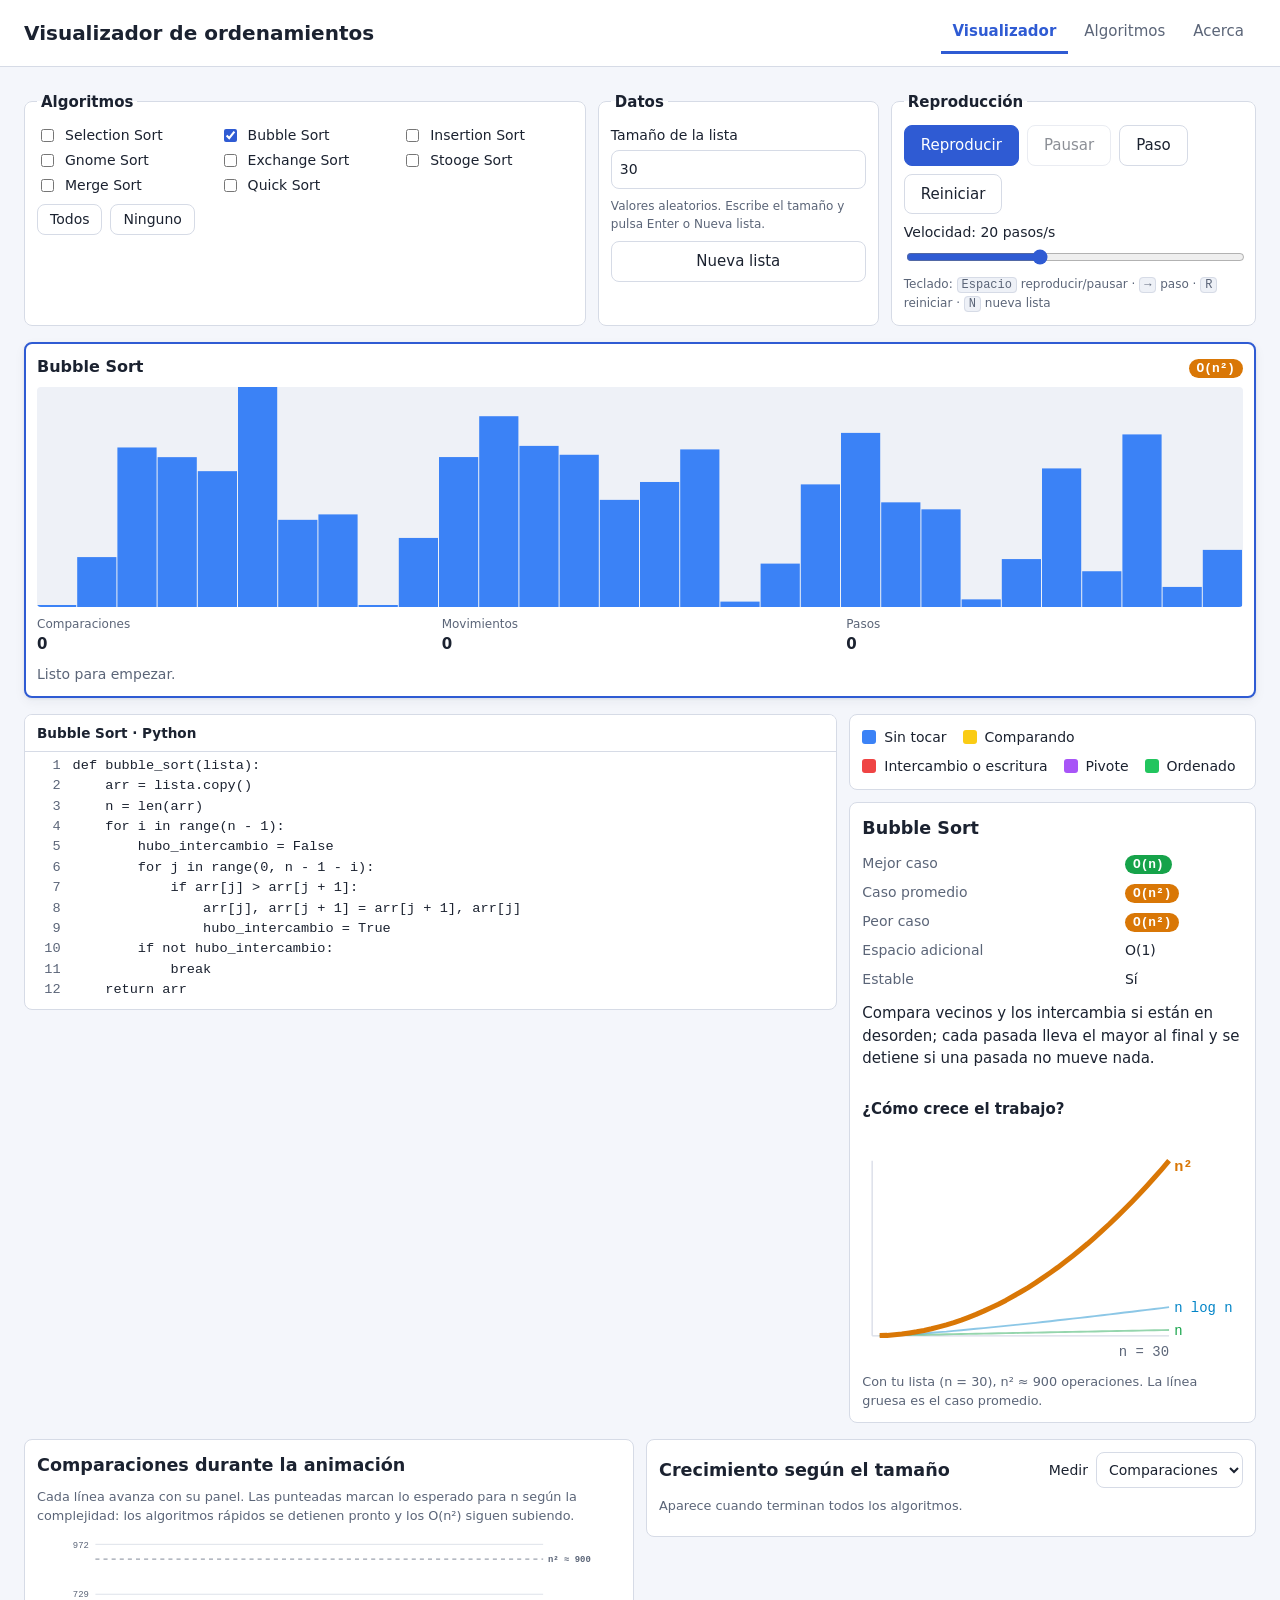
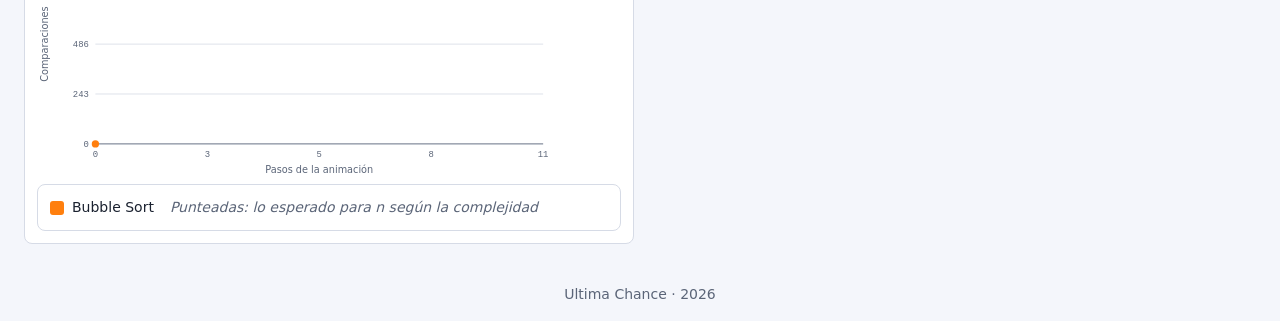
==== commit 69f9a425: "limpieza: quitar CSS y comentarios que quedaban del benchmark y de la ventana - CSS del formulario, " ====
--- a/index.html
+++ b/index.html
@@ -105,7 +105,7 @@
           <h2 class="subtitulo">Comparaciones durante la animación</h2>
           <p class="ficha__nota">Cada línea avanza con su panel. Las punteadas marcan lo esperado para n
             según la complejidad: los algoritmos rápidos se detienen pronto y los O(n²) siguen subiendo.</p>
-          <div id="zona-grafica-vivo" class="ventana__grafica"></div>
+          <div id="zona-grafica-vivo" class="tarjeta__grafica"></div>
         </article>
         <article class="tarjeta">
           <header class="tarjeta__cabecera">
@@ -119,7 +119,7 @@
             </label>
           </header>
           <p id="lbl-crecimiento" class="ficha__nota" role="status"></p>
-          <div id="zona-grafica-crecimiento" class="ventana__grafica"></div>
+          <div id="zona-grafica-crecimiento" class="tarjeta__grafica"></div>
           <details class="datos">
             <summary>Ver datos</summary>
             <div class="tabla-contenedor">
--- a/css/componentes.css
+++ b/css/componentes.css
@@ -118,7 +118,7 @@
   gap: var(--esp-2);
 }
 
-.ventana__grafica {
+.tarjeta__grafica {
   display: grid;
   gap: var(--esp-2);
 }
@@ -295,12 +295,6 @@
   background: var(--superficie-2);
 }
 
-/* Mientras el lienzo es un marcador (Bloque 00) centra el texto. */
-.panel__lienzo.marcador {
-  display: grid;
-  place-items: center;
-}
-
 .panel__contadores {
   display: grid;
   grid-template-columns: repeat(3, 1fr);
@@ -426,7 +420,7 @@
   font-weight: normal;
 }
 
-/* ── Tablas (resumen, benchmark, algoritmos) ── */
+/* ── Tablas (resumen, crecimiento, algoritmos) ── */
 .subtitulo {
   font-size: 1.1rem;
 }
@@ -464,49 +458,7 @@
   gap: var(--esp-2);
 }
 
-/* ── Formulario del benchmark (boceto 8.3, punto 2) ── */
-.formulario {
-  display: grid;
-  grid-template-columns: repeat(auto-fit, minmax(150px, 1fr));
-  gap: var(--esp-3);
-  align-items: end;
-  padding: var(--esp-4);
-  border: 1px solid var(--borde);
-  border-radius: var(--radio);
-  background: var(--superficie);
-}
-
-.formulario__acciones {
-  display: flex;
-  flex-wrap: wrap;
-  gap: var(--esp-2);
-  grid-column: 1 / -1;
-}
-
-.progreso {
-  width: 100%;
-  height: 10px;
-  accent-color: var(--acento);
-}
-
-.graficas {
-  display: grid;
-  grid-template-columns: repeat(auto-fit, minmax(420px, 1fr));
-  gap: var(--esp-3);
-}
-
-/* Chart.js necesita un contenedor con altura y position relative. */
-.grafica {
-  position: relative;
-  height: 320px;
-  padding: var(--esp-2);
-  border: 1px solid var(--borde);
-  border-radius: var(--radio);
-  background: var(--superficie);
-}
-
 @media (max-width: 700px) {
-  .graficas,
   .graficas-complejidad {
     grid-template-columns: 1fr;
   }
